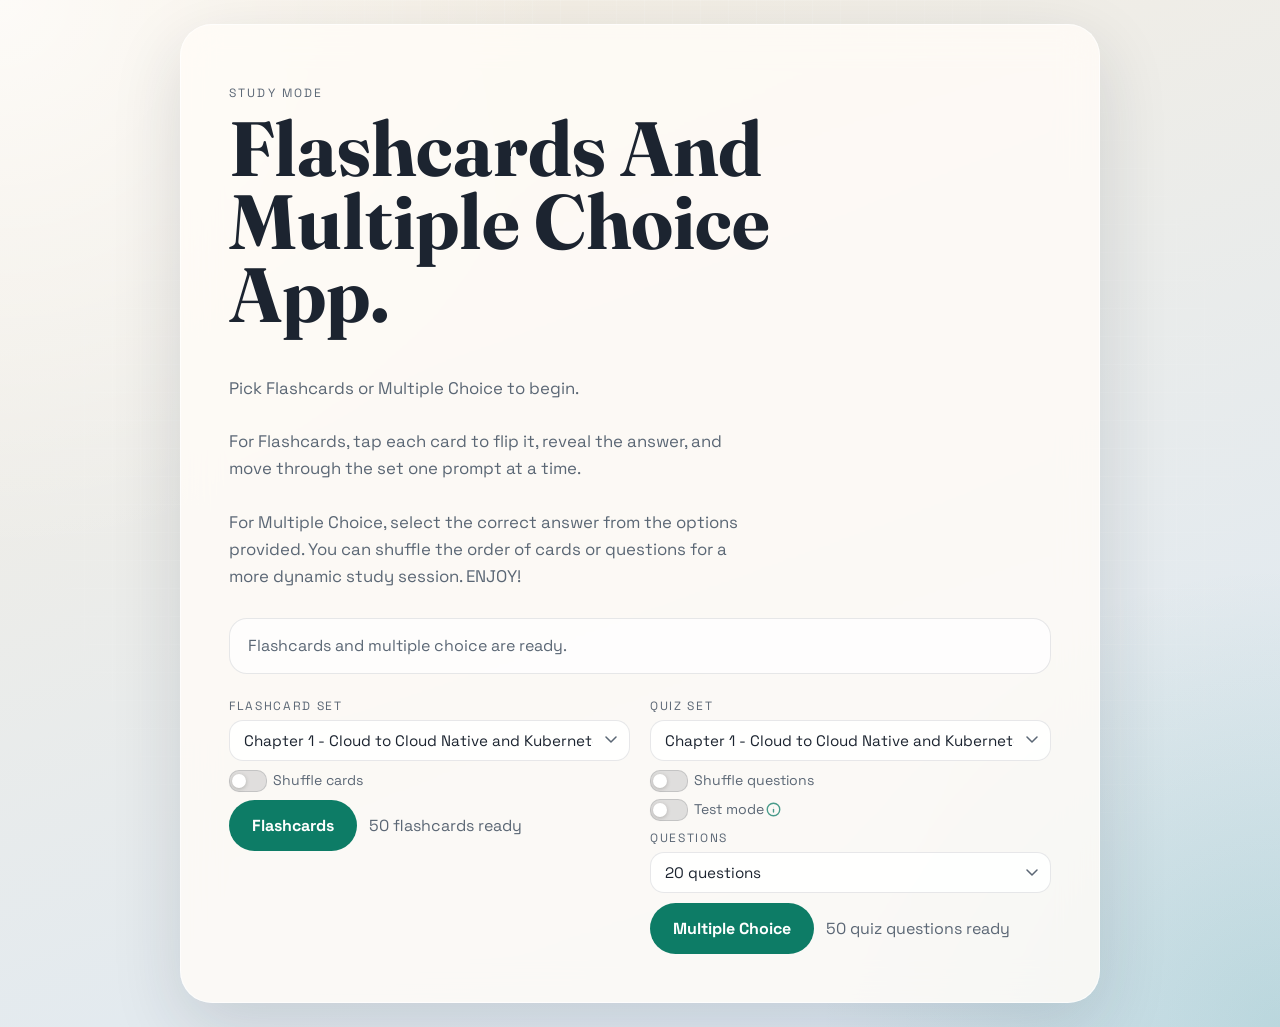
==== index.html @ b352aac3 "ok" ====
<!DOCTYPE html>
<html lang="en">
<head>
  <meta charset="UTF-8">
  <meta name="viewport" content="width=device-width, initial-scale=1.0">
  <title>Flashcard Study App</title>
  <link rel="preconnect" href="https://fonts.googleapis.com">
  <link rel="preconnect" href="https://fonts.gstatic.com" crossorigin>
  <link href="https://fonts.googleapis.com/css2?family=Space+Grotesk:wght@400;500;700&family=Fraunces:opsz,wght@9..144,600&display=swap" rel="stylesheet">
  <link rel="stylesheet" href="Frontend/css/styles.css">
</head>
<body>
  <main class="app-shell">
    <section class="hero-panel" id="introScreen">
      <p class="eyebrow">Study mode</p>
      <h1>Flashcards And Multiple Choice App.</h1>
      <p class="hero-copy">
        <br>Pick Flashcards or Multiple Choice to begin. <br> <br> For Flashcards, tap each card to flip it, reveal the answer, and move through the set one prompt at a time. <br> <br> For Multiple Choice, select the correct answer from the options provided. You can shuffle the order of cards or questions for a more dynamic study session. ENJOY!
      </p>

      <div class="status-box" id="introStatus" aria-live="polite">
        Loading flashcards...
      </div>

      <div class="hero-actions">
        <div class="mode-slot">
          <div class="mode-select-wrap hidden" id="flashcardSelectWrap">
            <label class="mode-select-label" for="flashcardSelect">Flashcard set</label>
            <select class="mode-select" id="flashcardSelect" aria-label="Select flashcard set"></select>
          </div>
          <label class="shuffle-toggle">
            <input type="checkbox" id="flashcardShuffle">
            <span>Shuffle cards</span>
          </label>
          <div class="mode-slot-footer">
            <button class="mode-button" id="startButton" type="button" disabled>Flashcards</button>
            <span class="card-count" id="cardCount">0 flashcards ready</span>
          </div>
        </div>
        <div class="mode-slot">
          <div class="mode-select-wrap hidden" id="quizSelectWrap">
            <label class="mode-select-label" for="quizSelect">Quiz set</label>
            <select class="mode-select" id="quizSelect" aria-label="Select quiz set"></select>
          </div>
          <label class="shuffle-toggle">
            <input type="checkbox" id="quizShuffle">
            <span>Shuffle questions</span>
          </label>
          <label class="shuffle-toggle">
            <input type="checkbox" id="testModeToggle">
            <span>Test mode</span>
            <span class="info-icon" aria-label="What is test mode?" tabindex="0">
              <svg xmlns="http://www.w3.org/2000/svg" width="15" height="15" viewBox="0 0 24 24" fill="none" stroke="currentColor" stroke-width="2.2" stroke-linecap="round" stroke-linejoin="round" aria-hidden="true">
                <circle cx="12" cy="12" r="10"/>
                <line x1="12" y1="16" x2="12" y2="12"/>
                <circle cx="12" cy="8" r="0.5" fill="currentColor" stroke="none"/>
              </svg>
              <span class="info-tooltip" role="tooltip">In test mode, your score will be tracked but answers won&rsquo;t be revealed until the end&hellip;and no BACKIES! Happy studying!</span>
            </span>
          </label>
          <div class="mode-select-wrap" id="quizCountWrap">
            <label class="mode-select-label" for="quizCountSelect">Questions</label>
            <select class="mode-select" id="quizCountSelect" aria-label="Number of questions">
              <option value="20">20 questions</option>
              <option value="30">30 questions</option>
              <option value="40">40 questions</option>
              <option value="all">All questions</option>
              <option id="quizCount60Option" value="60">60 questions (Mock Exam ONLY)</option>
            </select>
          </div>
          <div class="mode-slot-footer">
            <button class="mode-button" id="quizButton" type="button" disabled>Multiple Choice</button>
            <span class="card-count" id="quizCount">0 quiz questions ready</span>
          </div>
        </div>
      </div>
    </section>

    <section class="study-panel hidden" id="studyScreen" aria-live="polite">
      <div class="study-toolbar">
        <button class="ghost-button" id="backButton" type="button">Back</button>
        <div id="testCounters" class="test-counters hidden" aria-hidden="true">
          <span class="counter-label">Correct:</span> <span id="correctCount">0</span>
          <span class="counter-sep">/</span>
          <span class="counter-label">Wrong:</span> <span id="wrongCount">0</span>
        </div>
        <div id="timerDisplay" class="timer hidden" aria-live="polite" title="Remaining time"></div>
        <div class="progress-text" id="progressText">Card 1 of 1</div>
      </div>

      <div class="flashcard-wrap">
        <button class="flashcard" id="flashcard" type="button" aria-label="Flip flashcard">
          <span class="flashcard-face flashcard-front">
            <span class="face-label">Question</span>
            <span class="face-content" id="questionText"></span>
          </span>
          <span class="flashcard-face flashcard-back">
            <span class="face-label">Answer</span>
            <span class="face-content" id="answerText"></span>
          </span>
        </button>
      </div>

      <section class="quiz-wrap hidden" id="quizWrap" aria-live="polite">
        <div class="quiz-card">
          <div class="quiz-result hidden" id="quizResultBadge" aria-hidden="true"></div>
          <span class="face-label">Question</span>
          <h2 class="quiz-question" id="quizQuestionText"></h2>
          <div class="quiz-options" id="quizOptions"></div>
        </div>
      </section>

      <p class="helper-text" id="helperText">Click the card to reveal the answer.</p>

      <div class="study-actions">
        <button class="secondary-button" id="prevButton" type="button">Previous</button>
        <button class="primary-button" id="nextButton" type="button">Next</button>
      </div>

      <div class="status-box hidden" id="studyStatus" aria-live="polite"></div>
      <div class="status-box hidden" id="quizExplanation" aria-live="polite"></div>
    </section>
  </main>

  <script type="module" src="Frontend/js/app.js"></script>
</body>
</html>
---- Frontend/css/styles.css ----
:root {
  --bg-top: #f7efe2;
  --bg-bottom: #dbe8f4;
  --panel: rgba(255, 252, 247, 0.84);
  --panel-strong: rgba(255, 255, 255, 0.96);
  --text-main: #1c2430;
  --text-muted: #5b6775;
  --accent: #0d7c66;
  --accent-dark: #085c4b;
  --accent-soft: #d9f1e8;
  --danger: #c23b3b;
  --danger-soft: #ffe8e6;
  --border: rgba(28, 36, 48, 0.1);
  --shadow: 0 24px 70px rgba(28, 36, 48, 0.14);
}

* {
  box-sizing: border-box;
}

body {
  margin: 0;
  min-height: 100vh;
  font-family: "Space Grotesk", sans-serif;
  color: var(--text-main);
  background:
    radial-gradient(circle at top left, rgba(255, 255, 255, 0.75), transparent 34%),
    radial-gradient(circle at bottom right, rgba(13, 124, 102, 0.16), transparent 28%),
    linear-gradient(160deg, var(--bg-top), var(--bg-bottom));
}

body::before {
  content: "";
  position: fixed;
  inset: 0;
  background-image: linear-gradient(rgba(255, 255, 255, 0.24) 1px, transparent 1px), linear-gradient(90deg, rgba(255, 255, 255, 0.24) 1px, transparent 1px);
  background-size: 28px 28px;
  mask-image: radial-gradient(circle at center, black 35%, transparent 85%);
  pointer-events: none;
}

.app-shell {
  position: relative;
  min-height: 100vh;
  display: grid;
  place-items: center;
  padding: 24px;
}

.hero-panel,
.study-panel {
  width: min(100%, 920px);
  background: var(--panel);
  border: 1px solid rgba(255, 255, 255, 0.65);
  border-radius: 32px;
  box-shadow: var(--shadow);
  backdrop-filter: blur(18px);
}

.hero-panel {
  padding: 48px;
  animation: float-in 600ms ease;
}

.eyebrow,
.face-label {
  text-transform: uppercase;
  letter-spacing: 0.18em;
  font-size: 0.75rem;
  color: var(--text-muted);
}

h1 {
  margin: 12px 0 16px;
  max-width: 12ch;
  font-family: "Fraunces", serif;
  font-size: clamp(2.7rem, 6vw, 4.8rem);
  line-height: 0.95;
}

.hero-copy {
  max-width: 48ch;
  margin: 0 0 28px;
  font-size: 1.05rem;
  line-height: 1.6;
  color: var(--text-muted);
}

.status-box {
  min-height: 56px;
  display: flex;
  align-items: center;
  padding: 16px 18px;
  border-radius: 18px;
  background: rgba(255, 255, 255, 0.7);
  border: 1px solid var(--border);
  color: var(--text-muted);
}

.study-toolbar,
.study-actions {
  display: flex;
  align-items: center;
  justify-content: space-between;
  gap: 16px;
}

.hero-actions {
  display: flex;
  align-items: flex-start;
  gap: 20px;
  margin-top: 24px;
  flex-wrap: wrap;
}

.mode-slot {
  display: flex;
  flex-direction: column;
  gap: 10px;
  flex: 1 1 200px;
}

.mode-slot-footer {
  display: flex;
  align-items: center;
  gap: 12px;
  flex-wrap: wrap;
}

.mode-select-wrap {
  display: flex;
  flex-direction: column;
  gap: 6px;
}

.mode-select-label {
  text-transform: uppercase;
  letter-spacing: 0.14em;
  font-size: 0.75rem;
  color: var(--text-muted);
}

.mode-select {
  appearance: none;
  -webkit-appearance: none;
  width: 100%;
  padding: 10px 36px 10px 14px;
  border-radius: 14px;
  border: 1px solid var(--border);
  background-color: rgba(255, 255, 255, 0.85);
  background-image: url("data:image/svg+xml,%3Csvg xmlns='http://www.w3.org/2000/svg' width='12' height='8' viewBox='0 0 12 8'%3E%3Cpath d='M1 1l5 5 5-5' stroke='%235b6775' stroke-width='1.5' fill='none' stroke-linecap='round' stroke-linejoin='round'/%3E%3C%2Fsvg%3E");
  background-repeat: no-repeat;
  background-position: right 12px center;
  background-size: 12px;
  font: inherit;
  font-size: 0.95rem;
  color: var(--text-main);
  cursor: pointer;
  transition: border-color 180ms ease, box-shadow 180ms ease;
}

.mode-select:focus {
  outline: none;
  border-color: var(--accent);
  box-shadow: 0 0 0 3px rgba(13, 124, 102, 0.15);
}

.shuffle-toggle {
  display: flex;
  align-items: center;
  gap: 0;
  font-size: 0.88rem;
  color: var(--text-muted);
  cursor: pointer;
  user-select: none;
}

/* Hide native checkbox */
.shuffle-toggle input[type="checkbox"] {
  position: absolute;
  opacity: 0;
  width: 0;
  height: 0;
  pointer-events: none;
}

/* Track + thumb via span pseudo-elements */
.shuffle-toggle input[type="checkbox"] + span {
  position: relative;
  padding-left: 44px;
  line-height: 1.4;
}

.shuffle-toggle input[type="checkbox"] + span::before {
  content: '';
  position: absolute;
  left: 0;
  top: 50%;
  transform: translateY(-50%);
  width: 36px;
  height: 20px;
  border-radius: 10px;
  background: rgba(28, 36, 48, 0.12);
  border: 1.5px solid rgba(28, 36, 48, 0.14);
  transition: background 200ms ease, border-color 200ms ease, box-shadow 200ms ease;
}

.shuffle-toggle input[type="checkbox"] + span::after {
  content: '';
  position: absolute;
  left: 3px;
  top: 50%;
  transform: translateY(-50%);
  width: 14px;
  height: 14px;
  border-radius: 50%;
  background: #fff;
  box-shadow: 0 1px 4px rgba(0, 0, 0, 0.22);
  transition: left 200ms ease, background 200ms ease;
}

.shuffle-toggle input[type="checkbox"]:checked + span::before {
  background: var(--accent);
  border-color: var(--accent-dark);
}

.shuffle-toggle input[type="checkbox"]:checked + span::after {
  left: 19px;
  background: #fff;
}

.shuffle-toggle:hover input[type="checkbox"] + span::before {
  border-color: var(--accent);
}

.shuffle-toggle:focus-within input[type="checkbox"] + span::before {
  box-shadow: 0 0 0 3px rgba(13, 124, 102, 0.2);
}

.info-icon {
  position: relative;
  display: inline-flex;
  align-items: center;
  color: var(--accent);
  cursor: default;
  line-height: 1;
  vertical-align: middle;
  opacity: 0.75;
  transition: opacity 150ms ease;
  padding: 0 0 2px 2px;
}

.info-icon:hover,
.info-icon:focus {
  opacity: 1;
  outline: none;
}

.info-tooltip {
  display: none;
  position: absolute;
  bottom: calc(100% + 8px);
  left: 50%;
  transform: translateX(-50%);
  width: 220px;
  background: #1a1a2e;
  color: #f0f0f0;
  font-size: 0.8rem;
  font-weight: 400;
  line-height: 1.45;
  padding: 10px 12px;
  border-radius: 8px;
  box-shadow: 0 4px 16px rgba(0,0,0,0.35);
  pointer-events: none;
  z-index: 100;
  white-space: normal;
  text-align: left;
}

.info-tooltip::after {
  content: '';
  position: absolute;
  top: 100%;
  left: 50%;
  transform: translateX(-50%);
  border: 6px solid transparent;
  border-top-color: #1a1a2e;
}

.info-icon:hover .info-tooltip,
.info-icon:focus .info-tooltip {
  display: block;
}

.primary-button,
.secondary-button,
.mode-button,
.ghost-button,
.flashcard {
  font: inherit;
}

.primary-button,
.secondary-button,
.mode-button,
.ghost-button {
  border: 0;
  border-radius: 999px;
  cursor: pointer;
  transition: transform 180ms ease, opacity 180ms ease, background-color 180ms ease;
}

.primary-button,
.secondary-button,
.mode-button {
  padding: 14px 22px;
  font-weight: 700;
}

.primary-button {
  background: var(--accent);
  color: #fff;
}

.mode-button {
  background: transparent;
  color: var(--text-main);
  border: 1px solid rgba(28, 36, 48, 0.18);
}

.mode-button.is-ready {
  background: var(--accent);
  color: #fff;
  border-color: transparent;
}

.primary-button:hover:not(:disabled),
.secondary-button:hover:not(:disabled),
.mode-button:hover:not(:disabled),
.ghost-button:hover {
  transform: translateY(-2px);
}

.primary-button:disabled,
.secondary-button:disabled,
.mode-button:disabled {
  cursor: not-allowed;
}

.mode-button:disabled {
  opacity: 1;
}

.secondary-button,
.ghost-button {
  background: var(--panel-strong);
  color: var(--text-main);
  border: 1px solid var(--border);
}

.ghost-button {
  padding: 10px 16px;
}

.card-count,
.progress-text,
.helper-text {
  color: var(--text-muted);
}

.study-panel {
  padding: 28px;
}

.flashcard-wrap {
  perspective: 1600px;
  margin: 28px 0 18px;
}

.quiz-wrap {
  margin: 28px 0 18px;
}

.flashcard {
  position: relative;
  width: 100%;
  min-height: 420px;
  padding: 0;
  border: 0;
  border-radius: 28px;
  background: transparent;
  transform-style: preserve-3d;
  transition: transform 700ms cubic-bezier(0.2, 0.8, 0.2, 1);
  cursor: pointer;
}

.flashcard.is-flipped {
  transform: rotateY(180deg);
}

.flashcard-face {
  position: absolute;
  inset: 0;
  display: flex;
  flex-direction: column;
  justify-content: space-between;
  gap: 20px;
  padding: 28px;
  border-radius: 28px;
  backface-visibility: hidden;
  box-shadow: var(--shadow);
}

.flashcard-front {
  background: linear-gradient(145deg, #ffffff, #fff4dd);
}

.flashcard-back {
  background: linear-gradient(145deg, #0d7c66, #0a584a);
  color: #effff9;
  transform: rotateY(180deg);
}

.flashcard-back .face-label {
  color: rgba(239, 255, 249, 0.72);
}

.face-content {
  display: grid;
  place-items: center;
  flex: 1;
  text-align: center;
  font-family: "Fraunces", serif;
  font-size: clamp(1.6rem, 3.6vw, 2.8rem);
  line-height: 1.2;
}

.study-actions {
  margin-top: 20px;
}

.quiz-card {
  position: relative;
  padding: 28px;
  border-radius: 28px;
  background: linear-gradient(145deg, #ffffff, #eef7ff);
  box-shadow: var(--shadow);
}

.quiz-question {
  margin: 14px 0 24px;
  font-family: "Fraunces", serif;
  font-size: clamp(1.5rem, 3vw, 2.4rem);
  line-height: 1.2;
}

.quiz-options {
  display: grid;
  gap: 14px;
}

.quiz-option {
  width: 100%;
  padding: 16px 18px;
  border-radius: 18px;
  border: 1px solid var(--border);
  background: rgba(255, 255, 255, 0.94);
  color: var(--text-main);
  text-align: left;
  cursor: pointer;
  transition: transform 180ms ease, border-color 180ms ease, background-color 180ms ease;
}

.quiz-option:hover:not(:disabled) {
  transform: translateY(-2px);
}

.quiz-option.is-correct {
  background: var(--accent-soft);
  border-color: rgba(13, 124, 102, 0.5);
}

.quiz-option.is-wrong {
  background: var(--danger-soft);
  border-color: rgba(194, 59, 59, 0.45);
}

.quiz-option:disabled {
  cursor: default;
}

.quiz-result {
  position: absolute;
  top: 18px;
  right: 18px;
  display: grid;
  place-items: center;
  width: 42px;
  height: 42px;
  border-radius: 50%;
  font-size: 1.5rem;
  font-weight: 700;
}

.quiz-result.is-correct {
  background: var(--accent-soft);
  color: var(--accent-dark);
}

.quiz-result.is-wrong {
  background: var(--danger-soft);
  color: var(--danger);
}

.test-counters {
  display: flex;
  align-items: center;
  gap: 8px;
  font-weight: 700;
  color: var(--text-muted);
  margin-left: 8px;
}

.test-counters .counter-label {
  font-weight: 600;
  color: var(--text-muted);
}

.ghost-button:disabled {
  opacity: 0.55;
  cursor: not-allowed;
}

.hidden {
  display: none;
}

@keyframes float-in {
  from {
    opacity: 0;
    transform: translateY(18px) scale(0.98);
  }

  to {
    opacity: 1;
    transform: translateY(0) scale(1);
  }
}

@media (max-width: 720px) {
  .hero-panel,
  .study-panel {
    border-radius: 24px;
  }

  .hero-panel {
    padding: 32px 22px;
  }

  .study-panel {
    padding: 20px;
  }

  .flashcard {
    min-height: 360px;
  }

  .quiz-card {
    padding: 22px;
  }

  .study-toolbar,
  .study-actions {
    flex-wrap: wrap;
  }

  .study-actions > button {
    flex: 1 1 140px;
  }
}
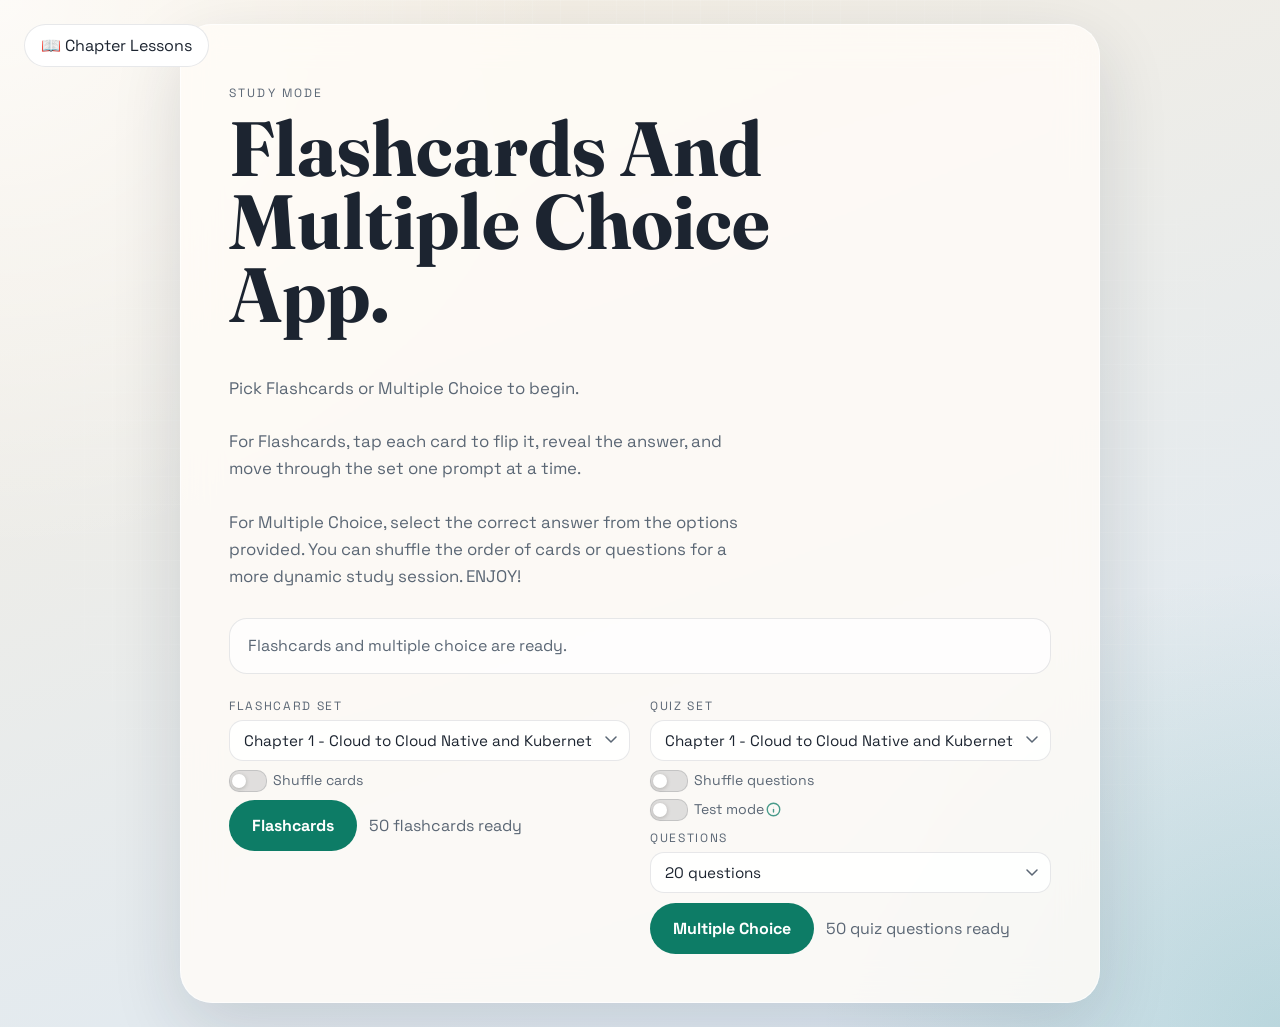
==== commit 91e12a72: "ok" ====
--- a/index.html
+++ b/index.html
@@ -10,6 +10,7 @@
   <link rel="stylesheet" href="Frontend/css/styles.css">
 </head>
 <body>
+  <a href="Chapters/learning-app/index.html" class="ghost-button" style="position: fixed; top: 24px; left: 24px; text-decoration: none; z-index: 100;">📖 Chapter Lessons</a>
   <main class="app-shell">
     <section class="hero-panel" id="introScreen">
       <p class="eyebrow">Study mode</p>
